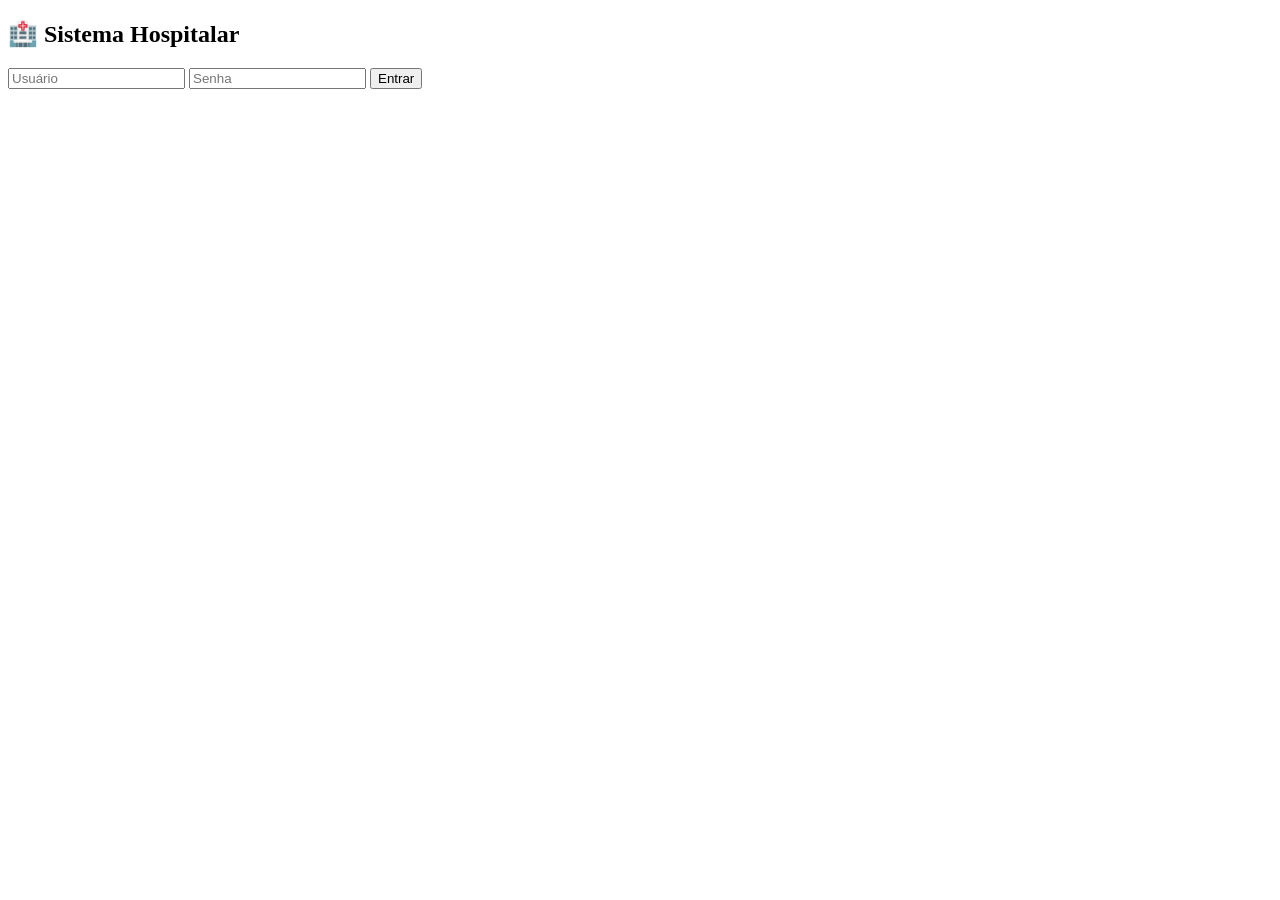
==== frontend/index.html @ 47412a32 "Add files via upload" ====
<!DOCTYPE html>
<html>
<head>
<link rel="stylesheet" href="style.css">
</head>
<body>
<div class="container">
  <h2>🏥 Sistema Hospitalar</h2>
  <input id="usuario" placeholder="Usuário">
  <input id="senha" type="password" placeholder="Senha">
  <button onclick="login()">Entrar</button>
</div>

<script>
function login() {
  fetch("http://localhost:3000/login", {
    method: "POST",
    headers: {"Content-Type": "application/json"},
    body: JSON.stringify({
      usuario: usuario.value,
      senha: senha.value
    })
  })
  .then(r => r.json())
  .then(data => {
    if(data.tipo === "triagem") location.href = "triagem.html";
    if(data.tipo === "medico") location.href = "medico.html";
    if(data.tipo === "atendimento") location.href = "atendimento.html";
  });
}
</script>
</body>
</html>
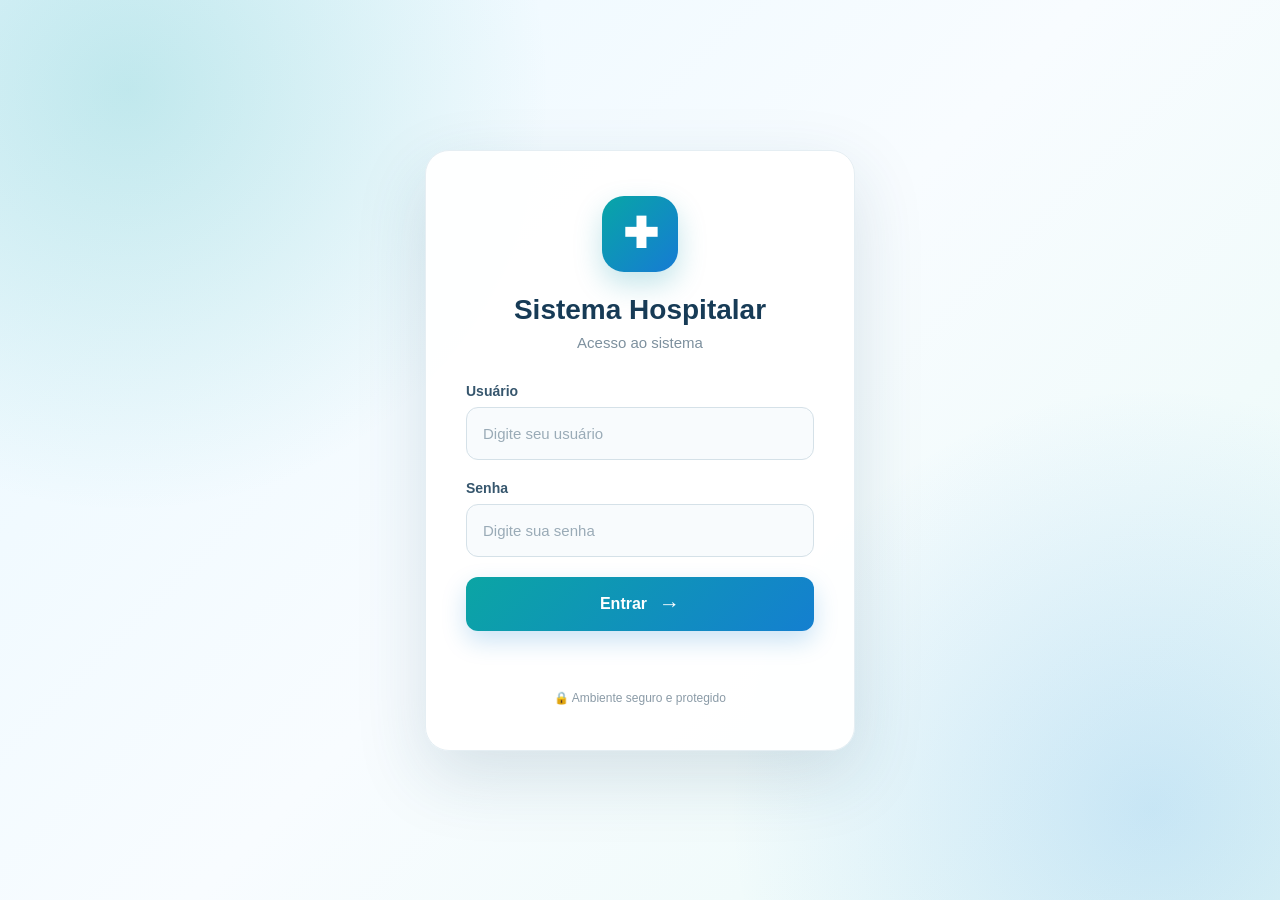
==== commit 8f5162dd: "Update index.html" ====
--- a/frontend/index.html
+++ b/frontend/index.html
@@ -1,33 +1,470 @@
-<!DOCTYPE html>
-<html>
-<head>
-<link rel="stylesheet" href="style.css">
-</head>
-<body>
+<!DOCTYPE html> <html lang="pt-BR"> <head>
+<meta charset="UTF-8">
+
+<meta
+    name="viewport"
+    content="width=device-width, initial-scale=1.0"
+>
+
+<title>Sistema Hospitalar</title>
+
+<style>
+
+    * {
+        margin: 0;
+        padding: 0;
+        box-sizing: border-box;
+    }
+
+    body {
+        min-height: 100vh;
+
+        display: flex;
+        align-items: center;
+        justify-content: center;
+
+        padding: 20px;
+
+        font-family:
+            Arial,
+            Helvetica,
+            sans-serif;
+
+        background:
+            radial-gradient(
+                circle at 10% 10%,
+                rgba(14, 165, 164, 0.20),
+                transparent 30%
+            ),
+            radial-gradient(
+                circle at 90% 90%,
+                rgba(30, 136, 229, 0.18),
+                transparent 30%
+            ),
+            linear-gradient(
+                135deg,
+                #eaf8ff,
+                #f8fcff,
+                #eafaf7
+            );
+    }
+
+    /* CARTÃO */
+
+    .container {
+        width: 100%;
+        max-width: 430px;
+
+        padding: 45px 40px;
+
+        background: rgba(255, 255, 255, 0.96);
+
+        border-radius: 24px;
+
+        border: 1px solid #e5eef3;
+
+        box-shadow:
+            0 25px 70px rgba(25, 75, 100, 0.15);
+
+        text-align: center;
+
+        animation: aparecer 0.5s ease;
+    }
+
+    /* LOGO */
+
+    .logo {
+        width: 76px;
+        height: 76px;
+
+        margin: 0 auto 22px;
+
+        display: flex;
+        align-items: center;
+        justify-content: center;
+
+        border-radius: 22px;
+
+        background:
+            linear-gradient(
+                135deg,
+                #08a6a6,
+                #167bd4
+            );
+
+        color: white;
+
+        font-size: 42px;
+        font-weight: bold;
+
+        box-shadow:
+            0 12px 28px rgba(14, 150, 170, 0.25);
+    }
+
+    /* TÍTULO */
+
+    h1 {
+        color: #173b56;
+
+        font-size: 28px;
+
+        margin-bottom: 8px;
+    }
+
+    .subtitle {
+        color: #7d909e;
+
+        font-size: 15px;
+
+        margin-bottom: 32px;
+    }
+
+    /* CAMPOS */
+
+    .input-box {
+        text-align: left;
+
+        margin-bottom: 20px;
+    }
+
+    .input-box label {
+        display: block;
+
+        margin-bottom: 8px;
+
+        color: #36566d;
+
+        font-size: 14px;
+
+        font-weight: bold;
+    }
+
+    .input-box input {
+        width: 100%;
+
+        height: 53px;
+
+        padding: 0 16px;
+
+        border: 1px solid #d5e1e8;
+
+        border-radius: 12px;
+
+        outline: none;
+
+        background: #f8fbfd;
+
+        color: #173b56;
+
+        font-size: 15px;
+
+        transition: 0.2s;
+    }
+
+    .input-box input::placeholder {
+        color: #9aabb7;
+    }
+
+    .input-box input:focus {
+        background: white;
+
+        border-color: #0da5a4;
+
+        box-shadow:
+            0 0 0 4px
+            rgba(13, 165, 164, 0.12);
+    }
+
+    /* BOTÃO */
+
+    button {
+        width: 100%;
+
+        height: 54px;
+
+        margin-top: 4px;
+
+        border: none;
+
+        border-radius: 12px;
+
+        background:
+            linear-gradient(
+                135deg,
+                #0ba5a4,
+                #147fd0
+            );
+
+        color: white;
+
+        font-size: 16px;
+
+        font-weight: bold;
+
+        cursor: pointer;
+
+        display: flex;
+
+        align-items: center;
+        justify-content: center;
+
+        gap: 12px;
+
+        box-shadow:
+            0 10px 24px
+            rgba(20, 127, 208, 0.22);
+
+        transition:
+            transform 0.2s ease,
+            box-shadow 0.2s ease,
+            filter 0.2s ease;
+    }
+
+    button:hover {
+        transform: translateY(-2px);
+
+        filter: brightness(1.05);
+
+        box-shadow:
+            0 15px 30px
+            rgba(20, 127, 208, 0.28);
+    }
+
+    button:active {
+        transform: translateY(0);
+    }
+
+    .arrow {
+        font-size: 21px;
+
+        transition: 0.2s;
+    }
+
+    button:hover .arrow {
+        transform: translateX(5px);
+    }
+
+    /* MENSAGEM DE ERRO */
+
+    #erro {
+        min-height: 20px;
+
+        margin-top: 15px;
+
+        color: #dc3545;
+
+        font-size: 14px;
+
+        font-weight: bold;
+    }
+
+    /* RODAPÉ */
+
+    .security {
+        margin-top: 25px;
+
+        color: #8b9ba7;
+
+        font-size: 12px;
+    }
+
+    /* ANIMAÇÃO */
+
+    @keyframes aparecer {
+
+        from {
+            opacity: 0;
+
+            transform:
+                translateY(20px);
+        }
+
+        to {
+            opacity: 1;
+
+            transform:
+                translateY(0);
+        }
+
+    }
+
+    /* CELULAR */
+
+    @media (max-width: 480px) {
+
+        body {
+            padding: 15px;
+        }
+
+        .container {
+            padding: 35px 25px;
+
+            border-radius: 20px;
+        }
+
+        .logo {
+            width: 65px;
+            height: 65px;
+
+            font-size: 36px;
+        }
+
+        h1 {
+            font-size: 24px;
+        }
+
+    }
+
+</style>
+
+</head> <body>
 <div class="container">
-  <h2>🏥 Sistema Hospitalar</h2>
-  <input id="usuario" placeholder="Usuário">
-  <input id="senha" type="password" placeholder="Senha">
-  <button onclick="login()">Entrar</button>
+
+    <div class="logo">
+        ✚
+    </div>
+
+    <h1>
+        Sistema Hospitalar
+    </h1>
+
+    <p class="subtitle">
+        Acesso ao sistema
+    </p>
+
+
+    <div class="input-box">
+
+        <label for="usuario">
+            Usuário
+        </label>
+
+        <input
+            id="usuario"
+            type="text"
+            placeholder="Digite seu usuário"
+            autocomplete="username"
+        >
+
+    </div>
+
+
+    <div class="input-box">
+
+        <label for="senha">
+            Senha
+        </label>
+
+        <input
+            id="senha"
+            type="password"
+            placeholder="Digite sua senha"
+            autocomplete="current-password"
+        >
+
+    </div>
+
+
+    <button onclick="login()">
+
+        <span>
+            Entrar
+        </span>
+
+        <span class="arrow">
+            →
+        </span>
+
+    </button>
+
+
+    <p id="erro"></p>
+
+
+    <div class="security">
+        🔒 Ambiente seguro e protegido
+    </div>
+
 </div>
 
+
 <script>
-function login() {
-  fetch("http://localhost:3000/login", {
-    method: "POST",
-    headers: {"Content-Type": "application/json"},
-    body: JSON.stringify({
-      usuario: usuario.value,
-      senha: senha.value
-    })
-  })
-  .then(r => r.json())
-  .then(data => {
-    if(data.tipo === "triagem") location.href = "triagem.html";
-    if(data.tipo === "medico") location.href = "medico.html";
-    if(data.tipo === "atendimento") location.href = "atendimento.html";
-  });
-}
+
+    function login() {
+
+        const usuario =
+            document.getElementById("usuario").value;
+
+        const senha =
+            document.getElementById("senha").value;
+
+        const erro =
+            document.getElementById("erro");
+
+
+        erro.textContent = "";
+
+
+        fetch("/login", {
+
+            method: "POST",
+
+            headers: {
+                "Content-Type": "application/json"
+            },
+
+            body: JSON.stringify({
+
+                usuario: usuario,
+
+                senha: senha
+
+            })
+
+        })
+
+        .then(response => response.json())
+
+        .then(data => {
+
+            if (data.tipo === "triagem") {
+
+                location.href = "triagem.html";
+
+            }
+
+            else if (data.tipo === "medico") {
+
+                location.href = "medico.html";
+
+            }
+
+            else if (data.tipo === "atendimento") {
+
+                location.href = "atendimento.html";
+
+            }
+
+            else {
+
+                erro.textContent =
+                    "Usuário ou senha inválidos.";
+
+            }
+
+        })
+
+        .catch(error => {
+
+            console.error(error);
+
+            erro.textContent =
+                "Erro ao conectar ao servidor.";
+
+        });
+
+    }
+
 </script>
-</body>
-</html>+
+</body> </html>
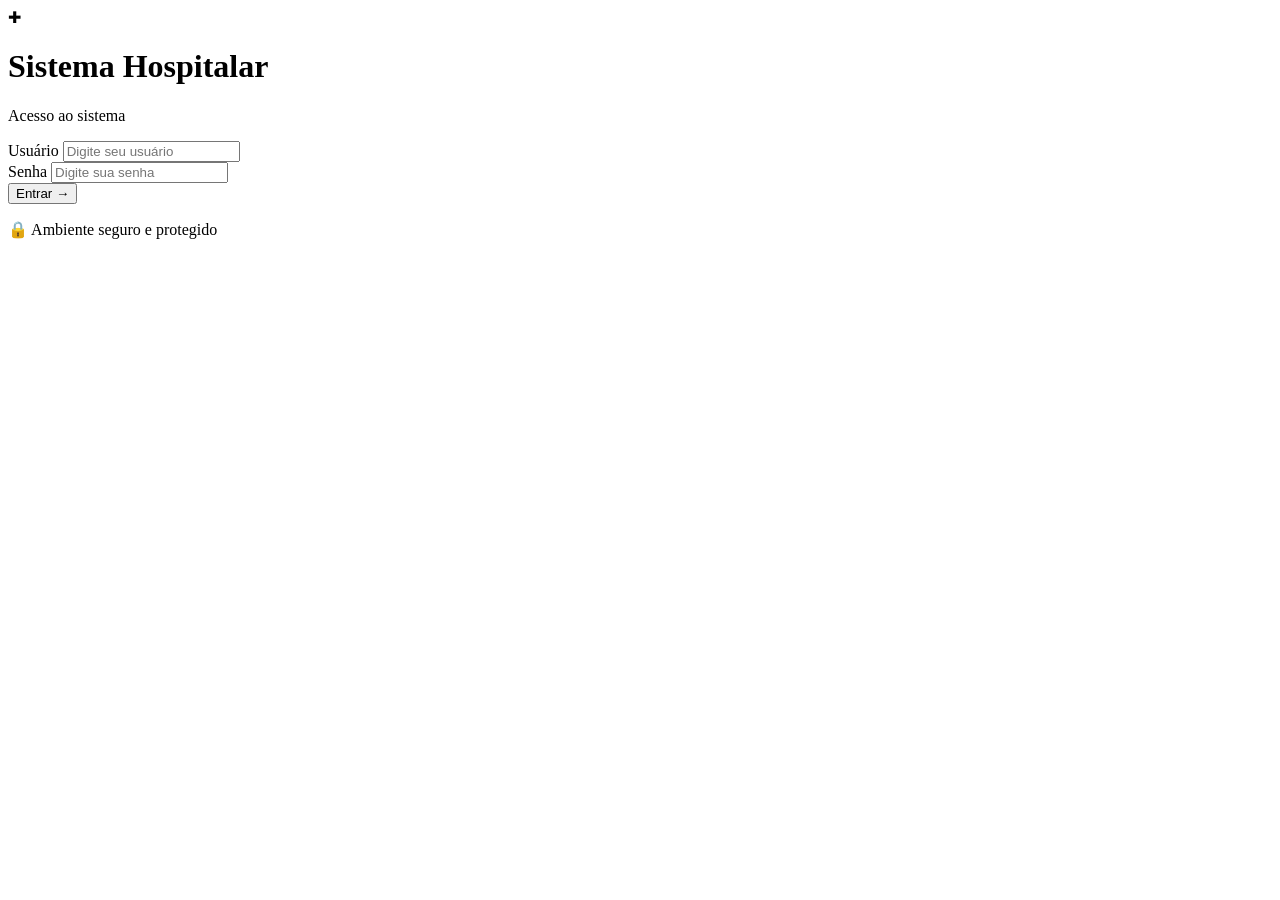
==== commit 77cdb1e4: "Update index.html" ====
--- a/frontend/index.html
+++ b/frontend/index.html
@@ -1,470 +1,159 @@
-<!DOCTYPE html> <html lang="pt-BR"> <head>
-<meta charset="UTF-8">
+<!DOCTYPE html>
+<html lang="pt-BR">
 
-<meta
-    name="viewport"
-    content="width=device-width, initial-scale=1.0"
->
+<head>
+    <meta charset="UTF-8">
 
-<title>Sistema Hospitalar</title>
+    <meta
+        name="viewport"
+        content="width=device-width, initial-scale=1.0"
+    >
 
-<style>
+    <title>Sistema Hospitalar</title>
 
-    * {
-        margin: 0;
-        padding: 0;
-        box-sizing: border-box;
-    }
+    <link rel="stylesheet" href="style.css">
+</head>
 
-    body {
-        min-height: 100vh;
+<body class="login-page">
 
-        display: flex;
-        align-items: center;
-        justify-content: center;
+    <div class="container login-container">
 
-        padding: 20px;
+        <div class="logo">
+            ✚
+        </div>
 
-        font-family:
-            Arial,
-            Helvetica,
-            sans-serif;
+        <h1>
+            Sistema Hospitalar
+        </h1>
 
-        background:
-            radial-gradient(
-                circle at 10% 10%,
-                rgba(14, 165, 164, 0.20),
-                transparent 30%
-            ),
-            radial-gradient(
-                circle at 90% 90%,
-                rgba(30, 136, 229, 0.18),
-                transparent 30%
-            ),
-            linear-gradient(
-                135deg,
-                #eaf8ff,
-                #f8fcff,
-                #eafaf7
-            );
-    }
+        <p class="subtitle">
+            Acesso ao sistema
+        </p>
 
-    /* CARTÃO */
+        <div class="input-box">
 
-    .container {
-        width: 100%;
-        max-width: 430px;
+            <label for="usuario">
+                Usuário
+            </label>
 
-        padding: 45px 40px;
+            <input
+                id="usuario"
+                type="text"
+                placeholder="Digite seu usuário"
+                autocomplete="username"
+            >
 
-        background: rgba(255, 255, 255, 0.96);
+        </div>
 
-        border-radius: 24px;
+        <div class="input-box">
 
-        border: 1px solid #e5eef3;
+            <label for="senha">
+                Senha
+            </label>
 
-        box-shadow:
-            0 25px 70px rgba(25, 75, 100, 0.15);
+            <input
+                id="senha"
+                type="password"
+                placeholder="Digite sua senha"
+                autocomplete="current-password"
+            >
 
-        text-align: center;
+        </div>
 
-        animation: aparecer 0.5s ease;
-    }
+        <button onclick="login()">
 
-    /* LOGO */
+            <span>
+                Entrar
+            </span>
 
-    .logo {
-        width: 76px;
-        height: 76px;
+            <span class="arrow">
+                →
+            </span>
 
-        margin: 0 auto 22px;
+        </button>
 
-        display: flex;
-        align-items: center;
-        justify-content: center;
+        <p id="erro"></p>
 
-        border-radius: 22px;
-
-        background:
-            linear-gradient(
-                135deg,
-                #08a6a6,
-                #167bd4
-            );
-
-        color: white;
-
-        font-size: 42px;
-        font-weight: bold;
-
-        box-shadow:
-            0 12px 28px rgba(14, 150, 170, 0.25);
-    }
-
-    /* TÍTULO */
-
-    h1 {
-        color: #173b56;
-
-        font-size: 28px;
-
-        margin-bottom: 8px;
-    }
-
-    .subtitle {
-        color: #7d909e;
-
-        font-size: 15px;
-
-        margin-bottom: 32px;
-    }
-
-    /* CAMPOS */
-
-    .input-box {
-        text-align: left;
-
-        margin-bottom: 20px;
-    }
-
-    .input-box label {
-        display: block;
-
-        margin-bottom: 8px;
-
-        color: #36566d;
-
-        font-size: 14px;
-
-        font-weight: bold;
-    }
-
-    .input-box input {
-        width: 100%;
-
-        height: 53px;
-
-        padding: 0 16px;
-
-        border: 1px solid #d5e1e8;
-
-        border-radius: 12px;
-
-        outline: none;
-
-        background: #f8fbfd;
-
-        color: #173b56;
-
-        font-size: 15px;
-
-        transition: 0.2s;
-    }
-
-    .input-box input::placeholder {
-        color: #9aabb7;
-    }
-
-    .input-box input:focus {
-        background: white;
-
-        border-color: #0da5a4;
-
-        box-shadow:
-            0 0 0 4px
-            rgba(13, 165, 164, 0.12);
-    }
-
-    /* BOTÃO */
-
-    button {
-        width: 100%;
-
-        height: 54px;
-
-        margin-top: 4px;
-
-        border: none;
-
-        border-radius: 12px;
-
-        background:
-            linear-gradient(
-                135deg,
-                #0ba5a4,
-                #147fd0
-            );
-
-        color: white;
-
-        font-size: 16px;
-
-        font-weight: bold;
-
-        cursor: pointer;
-
-        display: flex;
-
-        align-items: center;
-        justify-content: center;
-
-        gap: 12px;
-
-        box-shadow:
-            0 10px 24px
-            rgba(20, 127, 208, 0.22);
-
-        transition:
-            transform 0.2s ease,
-            box-shadow 0.2s ease,
-            filter 0.2s ease;
-    }
-
-    button:hover {
-        transform: translateY(-2px);
-
-        filter: brightness(1.05);
-
-        box-shadow:
-            0 15px 30px
-            rgba(20, 127, 208, 0.28);
-    }
-
-    button:active {
-        transform: translateY(0);
-    }
-
-    .arrow {
-        font-size: 21px;
-
-        transition: 0.2s;
-    }
-
-    button:hover .arrow {
-        transform: translateX(5px);
-    }
-
-    /* MENSAGEM DE ERRO */
-
-    #erro {
-        min-height: 20px;
-
-        margin-top: 15px;
-
-        color: #dc3545;
-
-        font-size: 14px;
-
-        font-weight: bold;
-    }
-
-    /* RODAPÉ */
-
-    .security {
-        margin-top: 25px;
-
-        color: #8b9ba7;
-
-        font-size: 12px;
-    }
-
-    /* ANIMAÇÃO */
-
-    @keyframes aparecer {
-
-        from {
-            opacity: 0;
-
-            transform:
-                translateY(20px);
-        }
-
-        to {
-            opacity: 1;
-
-            transform:
-                translateY(0);
-        }
-
-    }
-
-    /* CELULAR */
-
-    @media (max-width: 480px) {
-
-        body {
-            padding: 15px;
-        }
-
-        .container {
-            padding: 35px 25px;
-
-            border-radius: 20px;
-        }
-
-        .logo {
-            width: 65px;
-            height: 65px;
-
-            font-size: 36px;
-        }
-
-        h1 {
-            font-size: 24px;
-        }
-
-    }
-
-</style>
-
-</head> <body>
-<div class="container">
-
-    <div class="logo">
-        ✚
-    </div>
-
-    <h1>
-        Sistema Hospitalar
-    </h1>
-
-    <p class="subtitle">
-        Acesso ao sistema
-    </p>
-
-
-    <div class="input-box">
-
-        <label for="usuario">
-            Usuário
-        </label>
-
-        <input
-            id="usuario"
-            type="text"
-            placeholder="Digite seu usuário"
-            autocomplete="username"
-        >
+        <div class="security">
+            🔒 Ambiente seguro e protegido
+        </div>
 
     </div>
 
+    <script>
 
-    <div class="input-box">
+        function login() {
 
-        <label for="senha">
-            Senha
-        </label>
+            const usuario =
+                document.getElementById("usuario").value;
 
-        <input
-            id="senha"
-            type="password"
-            placeholder="Digite sua senha"
-            autocomplete="current-password"
-        >
+            const senha =
+                document.getElementById("senha").value;
 
-    </div>
+            const erro =
+                document.getElementById("erro");
 
+            erro.textContent = "";
 
-    <button onclick="login()">
+            fetch("/login", {
 
-        <span>
-            Entrar
-        </span>
+                method: "POST",
 
-        <span class="arrow">
-            →
-        </span>
+                headers: {
+                    "Content-Type": "application/json"
+                },
 
-    </button>
-
-
-    <p id="erro"></p>
-
-
-    <div class="security">
-        🔒 Ambiente seguro e protegido
-    </div>
-
-</div>
-
-
-<script>
-
-    function login() {
-
-        const usuario =
-            document.getElementById("usuario").value;
-
-        const senha =
-            document.getElementById("senha").value;
-
-        const erro =
-            document.getElementById("erro");
-
-
-        erro.textContent = "";
-
-
-        fetch("/login", {
-
-            method: "POST",
-
-            headers: {
-                "Content-Type": "application/json"
-            },
-
-            body: JSON.stringify({
-
-                usuario: usuario,
-
-                senha: senha
+                body: JSON.stringify({
+                    usuario: usuario,
+                    senha: senha
+                })
 
             })
 
-        })
+            .then(response => response.json())
 
-        .then(response => response.json())
+            .then(data => {
 
-        .then(data => {
+                if (data.tipo === "triagem") {
 
-            if (data.tipo === "triagem") {
+                    location.href = "triagem.html";
 
-                location.href = "triagem.html";
+                }
 
-            }
+                else if (data.tipo === "medico") {
 
-            else if (data.tipo === "medico") {
+                    location.href = "medico.html";
 
-                location.href = "medico.html";
+                }
 
-            }
+                else if (data.tipo === "atendimento") {
 
-            else if (data.tipo === "atendimento") {
+                    location.href = "atendimento.html";
 
-                location.href = "atendimento.html";
+                }
 
-            }
+                else {
 
-            else {
+                    erro.textContent =
+                        "Usuário ou senha inválidos.";
+
+                }
+
+            })
+
+            .catch(error => {
+
+                console.error(error);
 
                 erro.textContent =
-                    "Usuário ou senha inválidos.";
+                    "Erro ao conectar ao servidor.";
 
-            }
+            });
 
-        })
+        }
 
-        .catch(error => {
+    </script>
 
-            console.error(error);
+</body>
 
-            erro.textContent =
-                "Erro ao conectar ao servidor.";
-
-        });
-
-    }
-
-</script>
-
-</body> </html>
+</html>
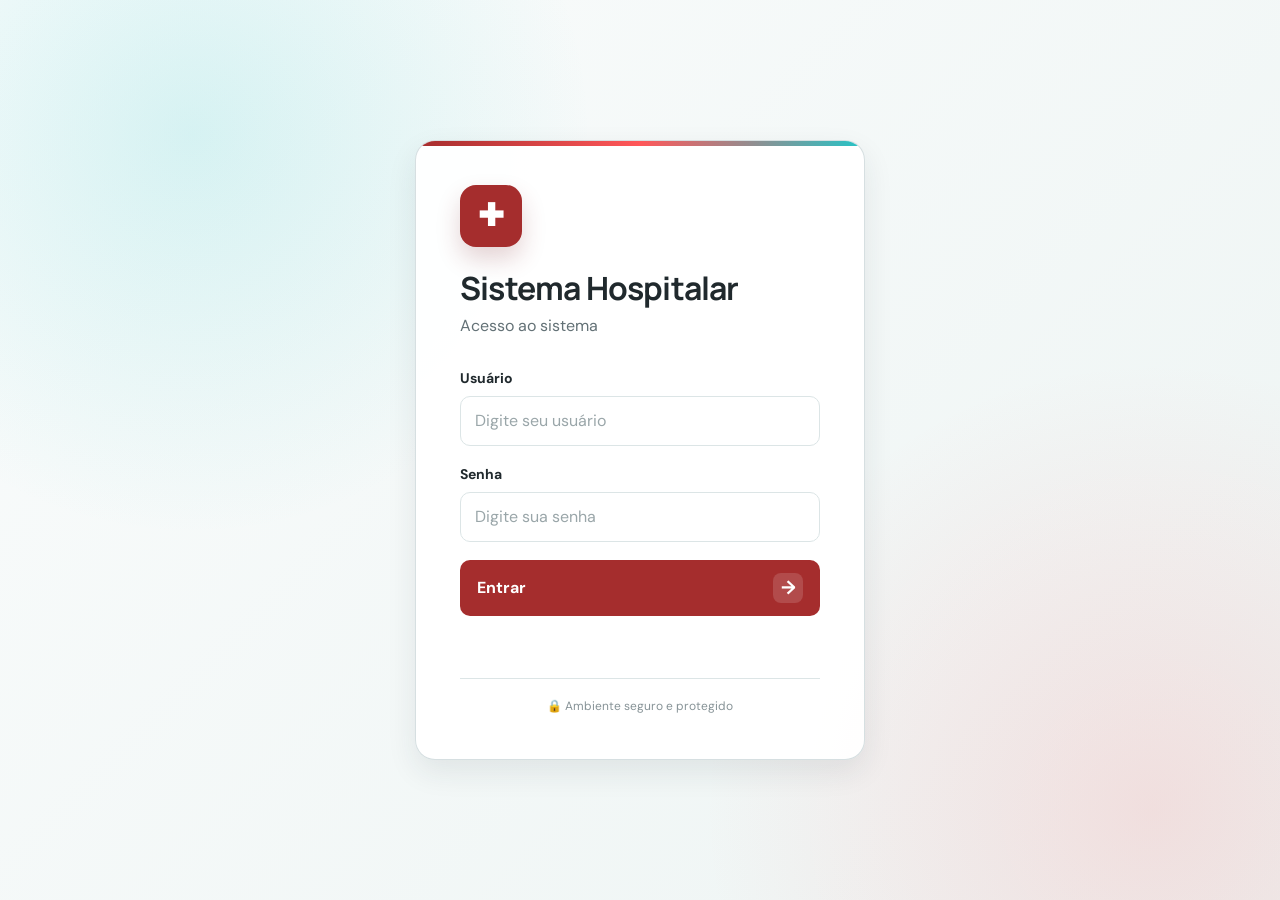
==== commit 39084beb: "Update index.html" ====
--- a/frontend/index.html
+++ b/frontend/index.html
@@ -11,7 +11,7 @@
 
     <title>Sistema Hospitalar</title>
 
-    <link rel="stylesheet" href="style.css">
+<link rel="stylesheet" href="css/style.css">
 </head>
 
 <body class="login-page">
--- a/frontend/css/style.css
+++ b/frontend/css/style.css
@@ -0,0 +1,1316 @@
+@import url('https://fonts.googleapis.com/css2?family=DM+Sans:wght@400;500;600;700&family=Manrope:wght@600;700;800&display=swap');
+
+:root {
+    /* Paleta oficial */
+    --cor-vinho: #a52d2d;
+    --cor-vinho-escuro: #7f2226;
+    --cor-coral: #ff5759;
+    --cor-coral-escuro: #e9474a;
+    --cor-turquesa: #24c4c7;
+    --cor-turquesa-escuro: #168f9d;
+    --cor-agua: #dff8f6;
+    --cor-agua-suave: #effcfb;
+
+    --cor-fundo: #f5f7f8;
+    --cor-fundo-alt: #edf2f3;
+    --cor-superficie: #ffffff;
+    --cor-superficie-soft: #fbfcfc;
+
+    --cor-texto: #20292d;
+    --cor-texto-secundario: #637176;
+    --cor-texto-terciario: #879397;
+    --cor-borda: #dce5e6;
+    --cor-borda-forte: #cbd7d9;
+
+    --cor-verde: #1e9b72;
+    --cor-verde-fundo: #e4f7ef;
+    --cor-amarelo: #b77b08;
+    --cor-amarelo-fundo: #fff4d8;
+    --cor-vermelho-risco: #c9363b;
+    --cor-vermelho-fundo: #fde7e7;
+
+    --sombra-sm: 0 2px 8px rgba(31, 48, 52, .06);
+    --sombra-md: 0 12px 30px rgba(31, 48, 52, .09);
+    --sombra-lg: 0 24px 60px rgba(31, 48, 52, .14);
+
+    --raio-sm: 8px;
+    --raio-md: 14px;
+    --raio-lg: 20px;
+
+    --espaco-1: 4px;
+    --espaco-2: 8px;
+    --espaco-3: 12px;
+    --espaco-4: 16px;
+    --espaco-5: 20px;
+    --espaco-6: 24px;
+    --espaco-7: 32px;
+    --espaco-8: 40px;
+
+    --transicao: 180ms ease;
+    --fonte-corpo: "DM Sans", Arial, sans-serif;
+    --fonte-titulo: "Manrope", "DM Sans", Arial, sans-serif;
+}
+
+/* =========================================================
+   BASE
+   ========================================================= */
+
+* {
+    box-sizing: border-box;
+}
+
+html {
+    min-height: 100%;
+    scroll-behavior: smooth;
+}
+
+body {
+    margin: 0;
+    min-height: 100vh;
+    background:
+        radial-gradient(circle at 8% 0%, rgba(36,196,199,.09), transparent 28rem),
+        linear-gradient(135deg, #f8faf9 0%, var(--cor-fundo) 52%, #f1f5f5 100%);
+    color: var(--cor-texto);
+    font-family: var(--fonte-corpo);
+    line-height: 1.5;
+    -webkit-font-smoothing: antialiased;
+}
+
+button,
+input,
+select,
+textarea {
+    font: inherit;
+}
+
+button {
+    cursor: pointer;
+}
+
+button:disabled {
+    cursor: not-allowed;
+    opacity: .55;
+}
+
+::selection {
+    background: rgba(36,196,199,.25);
+    color: var(--cor-vinho-escuro);
+}
+
+:focus-visible {
+    outline: 3px solid rgba(36,196,199,.32);
+    outline-offset: 2px;
+}
+
+/* =========================================================
+   CONTAINER / TÍTULOS
+   ========================================================= */
+
+.container {
+    width: min(1180px, calc(100% - 40px));
+    margin: 36px auto;
+    padding: 34px;
+    background: rgba(255,255,255,.94);
+    border: 1px solid rgba(203,215,217,.78);
+    border-radius: var(--raio-lg);
+    box-shadow: var(--sombra-md);
+}
+
+h1,
+h2,
+h3 {
+    font-family: var(--fonte-titulo);
+    color: var(--cor-texto);
+    letter-spacing: -.025em;
+}
+
+h1 {
+    margin: 0 0 8px;
+    font-size: clamp(28px, 4vw, 40px);
+    line-height: 1.1;
+}
+
+h2 {
+    margin: 0 0 20px;
+    font-size: clamp(22px, 3vw, 28px);
+}
+
+h3 {
+    margin: 0 0 14px;
+    font-size: 18px;
+}
+
+p {
+    margin: 0 0 12px;
+    color: var(--cor-texto-secundario);
+}
+
+/* =========================================================
+   FORMULÁRIOS
+   ========================================================= */
+
+input,
+select,
+textarea {
+    width: 100%;
+    min-height: 48px;
+    padding: 12px 14px;
+    color: var(--cor-texto);
+    background: var(--cor-superficie);
+    border: 1px solid var(--cor-borda);
+    border-radius: 10px;
+    transition:
+        border-color var(--transicao),
+        box-shadow var(--transicao),
+        background var(--transicao),
+        transform var(--transicao);
+}
+
+input::placeholder,
+textarea::placeholder {
+    color: #9aa6a9;
+}
+
+input:hover,
+select:hover,
+textarea:hover {
+    border-color: var(--cor-borda-forte);
+}
+
+input:focus,
+select:focus,
+textarea:focus {
+    outline: none;
+    border-color: var(--cor-turquesa);
+    box-shadow: 0 0 0 4px rgba(36,196,199,.11);
+    background: #fff;
+}
+
+input[readonly] {
+    background: #f2f6f6;
+    color: #657376;
+    cursor: default;
+}
+
+textarea {
+    min-height: 110px;
+    resize: vertical;
+}
+
+select {
+    appearance: none;
+    padding-right: 42px;
+    background-image:
+        linear-gradient(45deg, transparent 50%, var(--cor-texto-secundario) 50%),
+        linear-gradient(135deg, var(--cor-texto-secundario) 50%, transparent 50%);
+    background-position:
+        calc(100% - 19px) 21px,
+        calc(100% - 14px) 21px;
+    background-size: 5px 5px, 5px 5px;
+    background-repeat: no-repeat;
+}
+
+/* =========================================================
+   BOTÕES
+   ========================================================= */
+
+button {
+    border: 0;
+    border-radius: 10px;
+    padding: 12px 18px;
+    min-height: 46px;
+    color: #fff;
+    background: var(--cor-vinho);
+    font-weight: 700;
+    transition:
+        transform var(--transicao),
+        box-shadow var(--transicao),
+        background var(--transicao);
+}
+
+button:hover {
+    transform: translateY(-1px);
+    background: var(--cor-vinho-escuro);
+    box-shadow: 0 8px 20px rgba(127,34,38,.18);
+}
+
+button:active {
+    transform: translateY(0);
+    box-shadow: none;
+}
+
+/* =========================================================
+   LOGIN
+   ========================================================= */
+
+body.login-page {
+    display: grid;
+    min-height: 100vh;
+    place-items: center;
+    padding: 24px;
+    background:
+        radial-gradient(circle at 15% 15%, rgba(36,196,199,.16), transparent 25rem),
+        radial-gradient(circle at 90% 90%, rgba(255,87,89,.14), transparent 28rem),
+        linear-gradient(135deg, #fafcfc, #edf4f3);
+}
+
+.login-container {
+    position: relative;
+    width: min(450px, 100%);
+    margin: 0;
+    padding: 44px;
+    overflow: hidden;
+}
+
+.login-container::before {
+    content: "";
+    position: absolute;
+    top: 0;
+    left: 0;
+    right: 0;
+    height: 5px;
+    background: linear-gradient(90deg, var(--cor-vinho), var(--cor-coral), var(--cor-turquesa));
+}
+
+.logo {
+    display: grid;
+    width: 62px;
+    height: 62px;
+    margin-bottom: 24px;
+    place-items: center;
+    color: #fff;
+    background: var(--cor-vinho);
+    border-radius: 16px;
+    box-shadow: 0 12px 25px rgba(127,34,38,.2);
+    font-size: 31px;
+    font-weight: 800;
+}
+
+.login-container h1 {
+    font-size: 32px;
+}
+
+.subtitle {
+    margin-bottom: 30px;
+    color: var(--cor-texto-secundario);
+}
+
+.input-box {
+    margin-bottom: 18px;
+}
+
+.input-box label {
+    display: block;
+    margin-bottom: 7px;
+    color: var(--cor-texto);
+    font-size: 14px;
+    font-weight: 700;
+}
+
+.login-container > button {
+    display: flex;
+    width: 100%;
+    align-items: center;
+    justify-content: space-between;
+    margin-top: 10px;
+    padding: 13px 17px;
+    background: var(--cor-vinho);
+}
+
+.login-container > button:hover {
+    background: var(--cor-vinho-escuro);
+}
+
+.arrow {
+    display: grid;
+    width: 30px;
+    height: 30px;
+    place-items: center;
+    border-radius: 8px;
+    background: rgba(255,255,255,.14);
+    font-size: 19px;
+}
+
+#erro {
+    min-height: 24px;
+    margin-top: 14px;
+    color: var(--cor-vermelho-risco);
+    font-size: 14px;
+    font-weight: 600;
+}
+
+.security {
+    margin-top: 24px;
+    padding-top: 18px;
+    border-top: 1px solid var(--cor-borda);
+    color: var(--cor-texto-terciario);
+    text-align: center;
+    font-size: 12px;
+}
+
+/* =========================================================
+   ATENDIMENTO
+   ========================================================= */
+
+body:not(.login-page) > .container:first-child:not(.triagem-container) {
+    position: relative;
+}
+
+.container > input + input,
+.container > input + input + select,
+.container > input + input + select + input {
+    margin-top: 12px;
+}
+
+.container > input[type="file"] {
+    margin-top: 12px;
+    padding: 8px 10px;
+    background: var(--cor-superficie-soft);
+}
+
+.container > input[type="file"]::file-selector-button {
+    margin-right: 12px;
+    padding: 9px 12px;
+    border: 0;
+    border-radius: 8px;
+    color: #fff;
+    background: var(--cor-turquesa-escuro);
+    font-weight: 700;
+    cursor: pointer;
+}
+
+/* =========================================================
+   CARDS
+   ========================================================= */
+
+.card {
+    position: relative;
+    margin: 14px 0;
+    padding: 20px;
+    overflow: hidden;
+    background: var(--cor-superficie);
+    border: 1px solid var(--cor-borda);
+    border-radius: var(--raio-md);
+    box-shadow: var(--sombra-sm);
+    transition:
+        transform var(--transicao),
+        box-shadow var(--transicao),
+        border-color var(--transicao);
+}
+
+.card::before {
+    content: "";
+    position: absolute;
+    inset: 0 auto 0 0;
+    width: 4px;
+    background: var(--cor-turquesa);
+}
+
+.card:hover {
+    transform: translateY(-2px);
+    border-color: rgba(36,196,199,.35);
+    box-shadow: var(--sombra-md);
+}
+
+.card h3 {
+    margin-bottom: 10px;
+}
+
+.card p {
+    margin: 7px 0;
+    font-size: 14px;
+}
+
+.card b {
+    color: var(--cor-texto);
+}
+
+/* =========================================================
+   MEDICAÇÕES
+   ========================================================= */
+
+#listaMedicacoes {
+    display: grid;
+    gap: 14px;
+}
+
+#listaMedicacoes .card {
+    padding-left: 24px;
+}
+
+#listaMedicacoes .card h3 {
+    color: var(--cor-vinho);
+}
+
+/* =========================================================
+   CABEÇALHO DA TRIAGEM / MÉDICO
+   ========================================================= */
+
+.cabecalho,
+.painel-header {
+    display: flex;
+    align-items: center;
+    justify-content: space-between;
+    gap: 24px;
+    margin-bottom: 30px;
+    padding-bottom: 24px;
+    border-bottom: 1px solid var(--cor-borda);
+}
+
+.cabecalho-info {
+    display: flex;
+    align-items: center;
+    gap: 16px;
+}
+
+.icone {
+    display: grid;
+    width: 56px;
+    height: 56px;
+    flex: 0 0 56px;
+    place-items: center;
+    border-radius: 14px;
+    color: #fff;
+    background: var(--cor-vinho);
+    box-shadow: 0 10px 22px rgba(127,34,38,.18);
+    font-size: 27px;
+}
+
+.cabecalho h1 {
+    margin-bottom: 4px;
+}
+
+.cabecalho p {
+    margin: 0;
+    font-size: 14px;
+}
+
+.btn-abrir-tv {
+    white-space: nowrap;
+    background: var(--cor-turquesa-escuro);
+}
+
+.btn-abrir-tv:hover {
+    background: #117f8b;
+}
+
+/* =========================================================
+   TRIAGEM — FILA
+   ========================================================= */
+
+.fila {
+    padding: 24px;
+    background: linear-gradient(135deg, #ffffff, var(--cor-agua-suave));
+    border: 1px solid #cceceb;
+    border-radius: var(--raio-md);
+}
+
+.fila-header {
+    display: flex;
+    align-items: flex-start;
+    justify-content: space-between;
+    gap: 20px;
+    margin-bottom: 18px;
+}
+
+.fila-header h2 {
+    margin: 0;
+    font-size: 21px;
+}
+
+.fila-header p {
+    margin: 0;
+    text-align: right;
+    font-size: 13px;
+}
+
+#fila-pacientes {
+    display: grid;
+    gap: 10px;
+}
+
+.fila-item {
+    display: flex;
+    align-items: center;
+    justify-content: space-between;
+    gap: 18px;
+    padding: 15px 16px;
+    background: #fff;
+    border: 1px solid var(--cor-borda);
+    border-left: 4px solid var(--cor-turquesa);
+    border-radius: 10px;
+    box-shadow: 0 3px 10px rgba(31,48,52,.04);
+}
+
+.paciente-nome {
+    display: block;
+    color: var(--cor-texto);
+    font-weight: 800;
+}
+
+.paciente-detalhes {
+    display: block;
+    margin-top: 3px;
+    color: var(--cor-texto-terciario);
+    font-size: 12px;
+}
+
+.btn-chamar {
+    flex: 0 0 auto;
+    background: var(--cor-coral);
+}
+
+.btn-chamar:hover {
+    background: var(--cor-coral-escuro);
+}
+
+.fila-vazia {
+    padding: 24px;
+    color: var(--cor-texto-secundario);
+    background: #fff;
+    border: 1px dashed var(--cor-borda-forte);
+    border-radius: 10px;
+    text-align: center;
+}
+
+.fila-erro {
+    color: var(--cor-vermelho-risco);
+    background: var(--cor-vermelho-fundo);
+    border-color: #f1bfc0;
+}
+
+.btn-atualizar {
+    margin-top: 16px;
+    color: var(--cor-vinho);
+    background: #fff;
+    border: 1px solid #e0b9ba;
+    box-shadow: none;
+}
+
+.btn-atualizar:hover {
+    color: #fff;
+    background: var(--cor-vinho);
+}
+
+/* =========================================================
+   DIVISOR
+   ========================================================= */
+
+.divisor,
+.container > hr {
+    height: 1px;
+    margin: 32px 0;
+    border: 0;
+    background: var(--cor-borda);
+}
+
+/* =========================================================
+   FORMULÁRIO DE TRIAGEM
+   ========================================================= */
+
+.formulario {
+    padding: 26px;
+    background: #fff;
+    border: 1px solid var(--cor-borda);
+    border-radius: var(--raio-md);
+}
+
+.formulario > h2 {
+    display: flex;
+    align-items: center;
+    gap: 10px;
+    font-size: 22px;
+}
+
+.form-grid {
+    display: grid;
+    grid-template-columns: repeat(2, minmax(0, 1fr));
+    gap: 18px;
+}
+
+.campo {
+    min-width: 0;
+}
+
+.campo-completo {
+    grid-column: 1 / -1;
+}
+
+.campo label,
+.campo-alta label,
+.consultorio-input label {
+    display: block;
+    margin-bottom: 7px;
+    color: var(--cor-texto);
+    font-size: 13px;
+    font-weight: 800;
+}
+
+#resultado {
+    min-height: 0;
+    margin-top: 20px;
+    border-radius: 10px;
+    font-weight: 800;
+    text-align: center;
+    transition: all var(--transicao);
+}
+
+#resultado.verde,
+#resultado.amarelo,
+#resultado.vermelho {
+    min-height: 52px;
+    display: flex;
+    align-items: center;
+    justify-content: center;
+    padding: 13px 16px;
+}
+
+.btn-salvar {
+    width: 100%;
+    margin-top: 18px;
+    background: var(--cor-vinho);
+    font-size: 15px;
+}
+
+/* =========================================================
+   RISCO — CLASSES EXISTENTES
+   ========================================================= */
+
+.verde {
+    color: #147555;
+    background: var(--cor-verde-fundo);
+    border-color: #bde9d7;
+}
+
+.amarelo {
+    color: #895c00;
+    background: var(--cor-amarelo-fundo);
+    border-color: #f1d88f;
+}
+
+.vermelho {
+    color: #a5282d;
+    background: var(--cor-vermelho-fundo);
+    border-color: #f1b8ba;
+}
+
+.card .verde,
+.card .amarelo,
+.card .vermelho {
+    display: inline-flex;
+    align-items: center;
+    min-height: 30px;
+    padding: 5px 10px;
+    border: 1px solid;
+    border-radius: 999px;
+    font-size: 12px;
+    font-weight: 900;
+    letter-spacing: .04em;
+    text-transform: uppercase;
+}
+
+.card .vermelho {
+    border-color: #f1b8ba;
+}
+
+.card .amarelo {
+    border-color: #f1d88f;
+}
+
+.card .verde {
+    border-color: #bde9d7;
+}
+
+/* =========================================================
+   PAINEL MÉDICO
+   ========================================================= */
+
+.painel-titulo {
+    margin: 0;
+}
+
+.consultorio-input {
+    display: grid;
+    grid-template-columns: auto minmax(100px, 180px) 1fr;
+    align-items: center;
+    gap: 12px;
+    margin-bottom: 24px;
+    padding: 16px 18px;
+    background: var(--cor-agua-suave);
+    border: 1px solid #c9eceb;
+    border-radius: 12px;
+}
+
+.consultorio-input label {
+    margin: 0;
+}
+
+.consultorio-input input {
+    min-height: 42px;
+}
+
+.consultorio-info {
+    color: var(--cor-texto-secundario);
+    font-size: 12px;
+}
+
+#triagens {
+    display: grid;
+    gap: 14px;
+}
+
+.acoes-paciente {
+    display: flex;
+    flex-wrap: wrap;
+    gap: 9px;
+    margin-top: 16px;
+    padding-top: 15px;
+    border-top: 1px solid var(--cor-borda);
+}
+
+.acoes-paciente button {
+    min-height: 40px;
+    padding: 9px 13px;
+    font-size: 13px;
+}
+
+.acoes-paciente .btn-tv {
+    background: var(--cor-turquesa-escuro);
+}
+
+.acoes-paciente .btn-tv:hover {
+    background: #117f8b;
+}
+
+.acoes-paciente .btn-alta {
+    background: var(--cor-coral);
+}
+
+.acoes-paciente .btn-alta:hover {
+    background: var(--cor-coral-escuro);
+}
+
+.container > h3 {
+    margin-top: 0;
+}
+
+#paciente {
+    margin-bottom: 12px;
+}
+
+#diagnostico,
+#medicacao,
+#obs {
+    margin-top: 12px;
+}
+
+.container > #obs {
+    display: block;
+}
+
+.container > button[onclick="salvar()"] {
+    margin-top: 14px;
+}
+
+/* =========================================================
+   MODAL DE ALTA
+   ========================================================= */
+
+.modal-alta {
+    position: fixed;
+    inset: 0;
+    z-index: 1000;
+    display: none;
+    align-items: center;
+    justify-content: center;
+    padding: 24px;
+    background: rgba(31,41,45,.62);
+    backdrop-filter: blur(6px);
+}
+
+.caixa-alta {
+    width: min(620px, 100%);
+    max-height: calc(100vh - 48px);
+    overflow-y: auto;
+    padding: 30px;
+    background: #fff;
+    border: 1px solid rgba(255,255,255,.65);
+    border-radius: 18px;
+    box-shadow: var(--sombra-lg);
+}
+
+.caixa-alta h2 {
+    margin-bottom: 26px;
+    color: var(--cor-vinho);
+}
+
+.campo-alta {
+    margin-bottom: 16px;
+}
+
+.botoes-alta {
+    display: flex;
+    justify-content: flex-end;
+    gap: 10px;
+    margin-top: 24px;
+    padding-top: 20px;
+    border-top: 1px solid var(--cor-borda);
+}
+
+.btn-gerar-alta {
+    background: var(--cor-vinho);
+}
+
+.btn-cancelar-alta {
+    color: var(--cor-texto);
+    background: #eef2f2;
+}
+
+.btn-cancelar-alta:hover {
+    color: var(--cor-texto);
+    background: #e2e9e9;
+    box-shadow: none;
+}
+
+/* =========================================================
+   DOCUMENTO DE ALTA / IMPRESSÃO
+   ========================================================= */
+
+#documentoAlta {
+    display: none;
+}
+
+.cabecalho-pdf {
+    margin-bottom: 28px;
+    padding-bottom: 18px;
+    border-bottom: 2px solid var(--cor-vinho);
+}
+
+.cabecalho-pdf h1 {
+    color: var(--cor-vinho);
+    font-size: 28px;
+}
+
+.assinatura-pdf {
+    margin-top: 70px;
+    text-align: center;
+}
+
+/* =========================================================
+   TV — PAINEL DIGITAL
+   Importante: estes estilos ficam isolados em .tv-container
+   para não contaminar o body das outras páginas.
+   ========================================================= */
+
+body:has(.tv-container) {
+    min-height: 100vh;
+    overflow: hidden;
+    background: #11191c;
+}
+
+.tv-container {
+    --tv-bg: #101a1d;
+    --tv-surface: #172327;
+    --tv-surface-2: #1d2d31;
+    --tv-border: rgba(255,255,255,.10);
+    --tv-muted: #aab9bc;
+    --tv-white: #f8ffff;
+
+    display: grid;
+    grid-template-columns: minmax(240px, 27%) 1fr;
+    gap: 18px;
+    width: 100vw;
+    min-height: 100vh;
+    padding: 18px;
+    color: var(--tv-white);
+    background:
+        radial-gradient(circle at 80% 20%, rgba(36,196,199,.14), transparent 30rem),
+        radial-gradient(circle at 5% 90%, rgba(165,45,45,.16), transparent 28rem),
+        var(--tv-bg);
+}
+
+.tv-container .left-panel,
+.tv-container .right-panel {
+    display: flex;
+    min-width: 0;
+    flex-direction: column;
+    gap: 18px;
+}
+
+.tv-container .box {
+    border: 1px solid var(--tv-border);
+    border-radius: 16px;
+    background: linear-gradient(145deg, rgba(29,45,49,.96), rgba(19,31,34,.96));
+    box-shadow: 0 20px 45px rgba(0,0,0,.20);
+}
+
+.tv-container .box-title {
+    color: var(--tv-muted);
+    font-size: clamp(12px, 1.2vw, 17px);
+    font-weight: 800;
+    letter-spacing: .12em;
+    text-transform: uppercase;
+}
+
+.local-box {
+    position: relative;
+    min-height: 290px;
+    padding: clamp(24px, 3vw, 42px);
+    overflow: hidden;
+}
+
+.local-box::after {
+    content: "";
+    position: absolute;
+    right: -70px;
+    bottom: -90px;
+    width: 220px;
+    height: 220px;
+    border: 1px solid rgba(36,196,199,.18);
+    border-radius: 50%;
+    box-shadow:
+        0 0 0 35px rgba(36,196,199,.04),
+        0 0 0 70px rgba(36,196,199,.025);
+}
+
+.local-number {
+    position: relative;
+    z-index: 1;
+    margin: 10px 0;
+    color: var(--cor-turquesa);
+    font-family: var(--fonte-titulo);
+    font-size: clamp(80px, 12vw, 180px);
+    font-weight: 800;
+    line-height: .9;
+    letter-spacing: -.08em;
+}
+
+.local-type {
+    position: relative;
+    z-index: 1;
+    color: var(--tv-muted);
+    font-size: clamp(10px, 1vw, 14px);
+    font-weight: 700;
+    letter-spacing: .16em;
+}
+
+.history-box {
+    flex: 1;
+    min-height: 0;
+    padding: clamp(20px, 2.5vw, 34px);
+}
+
+#history-list {
+    display: grid;
+    gap: 8px;
+    margin: 18px 0 0;
+    padding: 0;
+    list-style: none;
+}
+
+#history-list li {
+    padding: 13px 14px;
+    overflow: hidden;
+    color: #d8e4e5;
+    background: rgba(255,255,255,.045);
+    border-left: 3px solid rgba(36,196,199,.55);
+    border-radius: 7px;
+    font-size: clamp(12px, 1.2vw, 17px);
+    font-weight: 600;
+    text-overflow: ellipsis;
+    white-space: nowrap;
+}
+
+.patient-box {
+    position: relative;
+    display: flex;
+    min-height: 58vh;
+    flex: 1;
+    flex-direction: column;
+    justify-content: center;
+    padding: clamp(30px, 5vw, 70px);
+    overflow: hidden;
+    border-color: rgba(36,196,199,.16) !important;
+}
+
+.patient-box::before {
+    content: "";
+    position: absolute;
+    inset: 0;
+    background:
+        linear-gradient(90deg, transparent 0 70%, rgba(36,196,199,.035) 70%),
+        linear-gradient(0deg, transparent 0 70%, rgba(255,87,89,.035) 70%);
+    pointer-events: none;
+}
+
+.patient-name {
+    position: relative;
+    z-index: 1;
+    max-width: 100%;
+    margin-top: 20px;
+    color: var(--tv-white);
+    font-family: var(--fonte-titulo);
+    font-size: clamp(48px, 8vw, 130px);
+    font-weight: 800;
+    line-height: .98;
+    letter-spacing: -.055em;
+    overflow-wrap: anywhere;
+}
+
+.logo-box {
+    display: flex;
+    align-items: center;
+    gap: 16px;
+    padding: 20px 24px;
+}
+
+.logo-icon {
+    display: grid;
+    width: 48px;
+    height: 48px;
+    flex: 0 0 48px;
+    place-items: center;
+    color: #fff;
+    background: var(--cor-vinho);
+    border-radius: 12px;
+    font-size: 23px;
+}
+
+.logo-text {
+    color: #f4ffff;
+    font-family: var(--fonte-titulo);
+    font-size: clamp(15px, 1.5vw, 23px);
+    font-weight: 800;
+}
+
+.logo-subtitle {
+    margin-top: 2px;
+    color: var(--tv-muted);
+    font-size: clamp(10px, .9vw, 13px);
+}
+
+.tv-container .patient-box.flash {
+    animation: chamadaNova 650ms ease-out;
+}
+
+@keyframes chamadaNova {
+    0% {
+        transform: scale(.992);
+        box-shadow: 0 0 0 rgba(36,196,199,0);
+        border-color: rgba(36,196,199,.16);
+    }
+    30% {
+        transform: scale(1.004);
+        box-shadow: 0 0 0 5px rgba(36,196,199,.10), 0 0 45px rgba(36,196,199,.20);
+        border-color: rgba(36,196,199,.65);
+    }
+    100% {
+        transform: scale(1);
+        box-shadow: 0 20px 45px rgba(0,0,0,.20);
+        border-color: rgba(36,196,199,.16);
+    }
+}
+
+/* =========================================================
+   RESPONSIVIDADE
+   ========================================================= */
+
+@media (max-width: 850px) {
+    .container {
+        width: min(100% - 24px, 720px);
+        margin: 18px auto;
+        padding: 22px;
+        border-radius: 16px;
+    }
+
+    .cabecalho,
+    .painel-header {
+        align-items: flex-start;
+        flex-direction: column;
+    }
+
+    .btn-abrir-tv {
+        width: 100%;
+    }
+
+    .form-grid {
+        grid-template-columns: 1fr;
+    }
+
+    .campo-completo {
+        grid-column: auto;
+    }
+
+    .consultorio-input {
+        grid-template-columns: 1fr;
+    }
+
+    .fila-header {
+        flex-direction: column;
+    }
+
+    .fila-header p {
+        text-align: left;
+    }
+
+    .fila-item {
+        align-items: flex-start;
+        flex-direction: column;
+    }
+
+    .btn-chamar {
+        width: 100%;
+    }
+}
+
+@media (max-width: 600px) {
+    body {
+        font-size: 14px;
+    }
+
+    .container {
+        width: calc(100% - 16px);
+        margin: 8px auto;
+        padding: 16px;
+        border-radius: 14px;
+    }
+
+    .login-container {
+        padding: 30px 22px;
+    }
+
+    .cabecalho-info {
+        align-items: flex-start;
+    }
+
+    .icone {
+        width: 48px;
+        height: 48px;
+        flex-basis: 48px;
+        font-size: 22px;
+    }
+
+    .fila,
+    .formulario {
+        padding: 17px;
+    }
+
+    .acoes-paciente {
+        flex-direction: column;
+    }
+
+    .acoes-paciente button {
+        width: 100%;
+    }
+
+    .botoes-alta {
+        flex-direction: column;
+    }
+
+    .botoes-alta button {
+        width: 100%;
+    }
+
+    .modal-alta {
+        padding: 10px;
+    }
+
+    .caixa-alta {
+        max-height: calc(100vh - 20px);
+        padding: 20px;
+        border-radius: 14px;
+    }
+
+    /* TV vertical/mobile */
+    body:has(.tv-container) {
+        overflow: auto;
+    }
+
+    .tv-container {
+        grid-template-columns: 1fr;
+        min-height: 100vh;
+        padding: 10px;
+    }
+
+    .tv-container .left-panel,
+    .tv-container .right-panel {
+        gap: 10px;
+    }
+
+    .local-box {
+        min-height: 180px;
+    }
+
+    .local-number {
+        font-size: clamp(64px, 24vw, 110px);
+    }
+
+    .patient-box {
+        min-height: 45vh;
+    }
+
+    .patient-name {
+        font-size: clamp(40px, 13vw, 76px);
+    }
+
+    .logo-box {
+        padding: 16px;
+    }
+}
+
+/* =========================================================
+   ACESSIBILIDADE / REDUÇÃO DE MOVIMENTO
+   ========================================================= */
+
+@media (prefers-reduced-motion: reduce) {
+    html {
+        scroll-behavior: auto;
+    }
+
+    *,
+    *::before,
+    *::after {
+        animation-duration: .01ms !important;
+        animation-iteration-count: 1 !important;
+        transition-duration: .01ms !important;
+    }
+}
+
+/* =========================================================
+   IMPRESSÃO — DOCUMENTO DE ALTA
+   ========================================================= */
+
+@media print {
+    @page {
+        size: A4;
+        margin: 18mm;
+    }
+
+    body {
+        background: #fff !important;
+    }
+
+    body > * {
+        display: none !important;
+    }
+
+    body > #documentoAlta {
+        display: block !important;
+        width: 100%;
+        margin: 0;
+        padding: 0;
+        color: #111;
+        background: #fff;
+        border: 0;
+        box-shadow: none;
+    }
+
+    #documentoAlta p,
+    #documentoAlta span {
+        color: #111;
+    }
+
+    .cabecalho-pdf h1 {
+        color: #7f2226;
+    }
+}
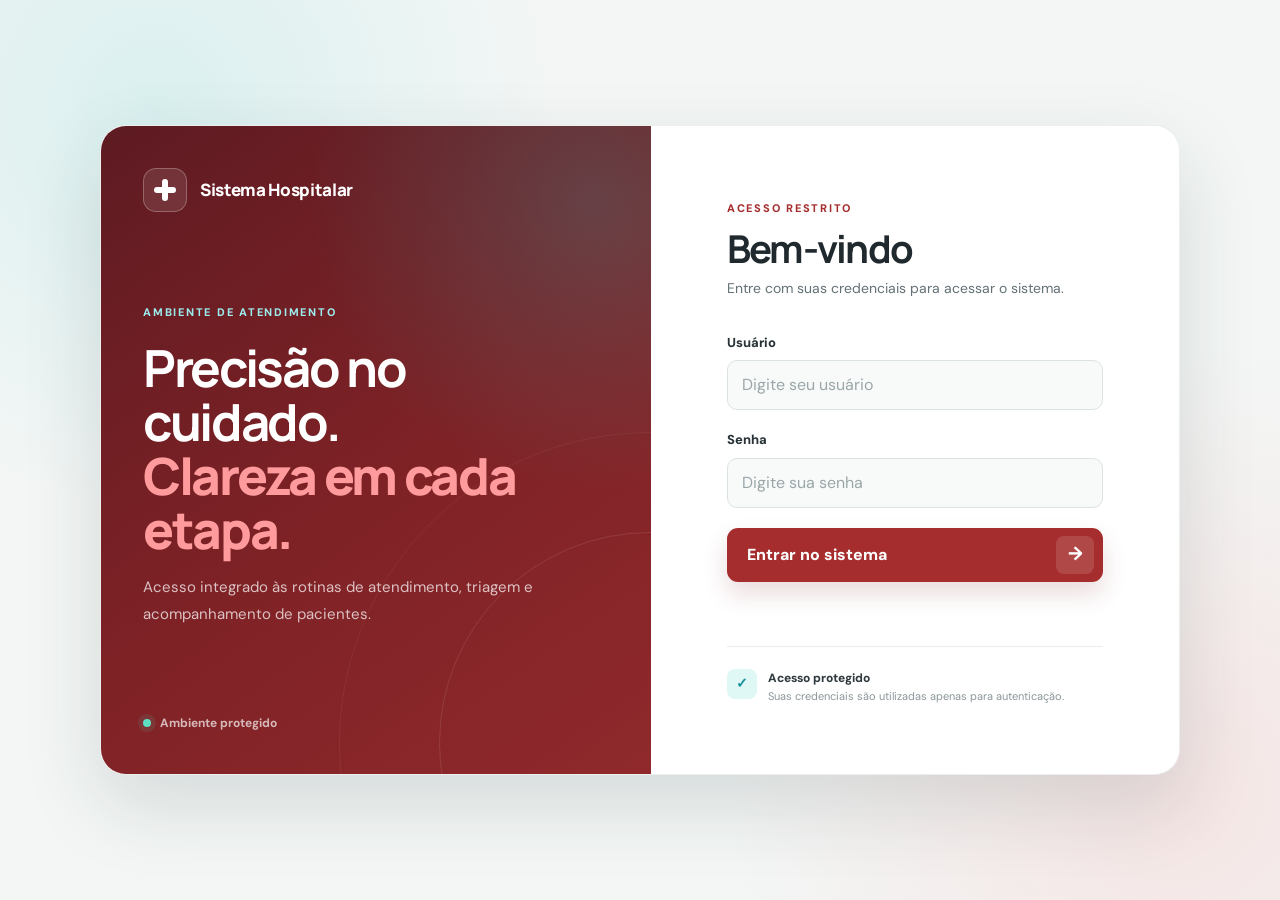
==== commit 50a4b9fe: "Update index.html" ====
--- a/frontend/index.html
+++ b/frontend/index.html
@@ -1,159 +1,147 @@
 <!DOCTYPE html>
 <html lang="pt-BR">
-
 <head>
     <meta charset="UTF-8">
-
-    <meta
-        name="viewport"
-        content="width=device-width, initial-scale=1.0"
-    >
-
+    <meta name="viewport" content="width=device-width, initial-scale=1.0">
+    <meta name="theme-color" content="#741f28">
     <title>Sistema Hospitalar</title>
-
-<link rel="stylesheet" href="css/style.css">
+    <link rel="stylesheet" href="css/style.css">
 </head>
 
 <body class="login-page">
 
-    <div class="container login-container">
+<main class="login-shell">
 
-        <div class="logo">
-            ✚
+    <section class="login-visual" aria-label="Identidade do sistema">
+        <div class="visual-brand">
+            <div class="visual-mark" aria-hidden="true">
+                <span></span>
+                <span></span>
+            </div>
+            <span class="visual-brand-name">Sistema Hospitalar</span>
         </div>
 
-        <h1>
-            Sistema Hospitalar
-        </h1>
-
-        <p class="subtitle">
-            Acesso ao sistema
-        </p>
-
-        <div class="input-box">
-
-            <label for="usuario">
-                Usuário
-            </label>
-
-            <input
-                id="usuario"
-                type="text"
-                placeholder="Digite seu usuário"
-                autocomplete="username"
-            >
-
+        <div class="visual-content">
+            <span class="visual-kicker">AMBIENTE DE ATENDIMENTO</span>
+            <h1>Precisão no cuidado.<br><strong>Clareza em cada etapa.</strong></h1>
+            <p>
+                Acesso integrado às rotinas de atendimento, triagem e acompanhamento de pacientes.
+            </p>
         </div>
 
-        <div class="input-box">
+        <div class="visual-footer">
+            <span class="status-dot" aria-hidden="true"></span>
+            <span>Ambiente protegido</span>
+        </div>
+    </section>
 
-            <label for="senha">
-                Senha
-            </label>
-
-            <input
-                id="senha"
-                type="password"
-                placeholder="Digite sua senha"
-                autocomplete="current-password"
-            >
-
+    <section class="login-panel" aria-labelledby="login-title">
+        <div class="login-heading">
+            <span class="eyebrow">ACESSO RESTRITO</span>
+            <h2 id="login-title">Bem-vindo</h2>
+            <p>Entre com suas credenciais para acessar o sistema.</p>
         </div>
 
-        <button onclick="login()">
+        <div class="login-form">
+            <div class="input-box">
+                <label for="usuario">Usuário</label>
+                <input
+                    id="usuario"
+                    type="text"
+                    placeholder="Digite seu usuário"
+                    autocomplete="username"
+                >
+            </div>
 
-            <span>
-                Entrar
-            </span>
+            <div class="input-box">
+                <div class="field-heading">
+                    <label for="senha">Senha</label>
+                </div>
+                <input
+                    id="senha"
+                    type="password"
+                    placeholder="Digite sua senha"
+                    autocomplete="current-password"
+                >
+            </div>
 
-            <span class="arrow">
-                →
-            </span>
+            <button class="login-submit" type="button" onclick="login()">
+                <span>Entrar no sistema</span>
+                <span class="login-arrow" aria-hidden="true">→</span>
+            </button>
 
-        </button>
-
-        <p id="erro"></p>
-
-        <div class="security">
-            🔒 Ambiente seguro e protegido
+            <p id="erro" role="alert" aria-live="polite"></p>
         </div>
 
-    </div>
+        <div class="login-security">
+            <div class="security-icon" aria-hidden="true">✓</div>
+            <div>
+                <strong>Acesso protegido</strong>
+                <span>Suas credenciais são utilizadas apenas para autenticação.</span>
+            </div>
+        </div>
+    </section>
 
-    <script>
+</main>
 
-        function login() {
+<script>
+    function login() {
+        const usuario = document.getElementById("usuario").value;
+        const senha = document.getElementById("senha").value;
+        const erro = document.getElementById("erro");
+        const botao = document.querySelector(".login-submit");
 
-            const usuario =
-                document.getElementById("usuario").value;
+        erro.textContent = "";
 
-            const senha =
-                document.getElementById("senha").value;
-
-            const erro =
-                document.getElementById("erro");
-
-            erro.textContent = "";
-
-            fetch("/login", {
-
-                method: "POST",
-
-                headers: {
-                    "Content-Type": "application/json"
-                },
-
-                body: JSON.stringify({
-                    usuario: usuario,
-                    senha: senha
-                })
-
-            })
-
-            .then(response => response.json())
-
-            .then(data => {
-
-                if (data.tipo === "triagem") {
-
-                    location.href = "triagem.html";
-
-                }
-
-                else if (data.tipo === "medico") {
-
-                    location.href = "medico.html";
-
-                }
-
-                else if (data.tipo === "atendimento") {
-
-                    location.href = "atendimento.html";
-
-                }
-
-                else {
-
-                    erro.textContent =
-                        "Usuário ou senha inválidos.";
-
-                }
-
-            })
-
-            .catch(error => {
-
-                console.error(error);
-
-                erro.textContent =
-                    "Erro ao conectar ao servidor.";
-
-            });
-
+        if (!usuario.trim() || !senha.trim()) {
+            erro.textContent = "Informe seu usuário e sua senha.";
+            return;
         }
 
-    </script>
+        botao.disabled = true;
+        botao.classList.add("is-loading");
+
+        fetch("/login", {
+            method: "POST",
+            headers: {
+                "Content-Type": "application/json"
+            },
+            body: JSON.stringify({
+                usuario: usuario,
+                senha: senha
+            })
+        })
+        .then(response => response.json())
+        .then(data => {
+            if (data.tipo === "triagem") {
+                location.href = "triagem.html";
+            }
+            else if (data.tipo === "medico") {
+                location.href = "medico.html";
+            }
+            else if (data.tipo === "atendimento") {
+                location.href = "atendimento.html";
+            }
+            else {
+                erro.textContent = "Usuário ou senha inválidos.";
+            }
+        })
+        .catch(error => {
+            console.error(error);
+            erro.textContent = "Erro ao conectar ao servidor.";
+        })
+        .finally(() => {
+            botao.disabled = false;
+            botao.classList.remove("is-loading");
+        });
+    }
+
+    document.getElementById("senha").addEventListener("keydown", function(event) {
+        if (event.key === "Enter") {
+            login();
+        }
+    });
+</script>
 
 </body>
-
 </html>
--- a/frontend/css/style.css
+++ b/frontend/css/style.css
@@ -1,3 +1,5 @@
+
+
 @import url('https://fonts.googleapis.com/css2?family=DM+Sans:wght@400;500;600;700&family=Manrope:wght@600;700;800&display=swap');
 
 :root {
@@ -1314,3 +1316,414 @@
         color: #7f2226;
     }
 }
+
+/* =========================================================
+   LOGIN — REFINAMENTO FINAL
+   ========================================================= */
+
+body.login-page {
+    min-height: 100svh;
+    display: grid;
+    place-items: center;
+    padding: 24px;
+    overflow-x: hidden;
+    background:
+        radial-gradient(circle at 12% 12%, rgba(36,196,199,.12), transparent 25rem),
+        radial-gradient(circle at 92% 88%, rgba(255,87,89,.11), transparent 28rem),
+        #f3f6f5;
+}
+
+.login-shell {
+    width: min(1080px, 100%);
+    min-height: 650px;
+    display: grid;
+    grid-template-columns: minmax(0, 1.02fr) minmax(390px, .98fr);
+    overflow: hidden;
+    border: 1px solid rgba(32,41,45,.08);
+    border-radius: 26px;
+    background: #fff;
+    box-shadow: 0 30px 80px rgba(31,48,52,.14);
+}
+
+.login-visual {
+    position: relative;
+    display: flex;
+    flex-direction: column;
+    justify-content: space-between;
+    min-width: 0;
+    padding: 42px;
+    color: #fff;
+    overflow: hidden;
+    background:
+        radial-gradient(circle at 90% 12%, rgba(36,196,199,.20), transparent 18rem),
+        linear-gradient(145deg, #5e1b22 0%, #7f2226 55%, #8f292c 100%);
+}
+
+.login-visual::before,
+.login-visual::after {
+    content: "";
+    position: absolute;
+    border: 1px solid rgba(255,255,255,.10);
+    border-radius: 50%;
+    pointer-events: none;
+}
+
+.login-visual::before {
+    width: 420px;
+    height: 420px;
+    right: -210px;
+    bottom: -180px;
+}
+
+.login-visual::after {
+    width: 620px;
+    height: 620px;
+    right: -310px;
+    bottom: -280px;
+    opacity: .55;
+}
+
+.visual-brand,
+.visual-content,
+.visual-footer {
+    position: relative;
+    z-index: 1;
+}
+
+.visual-brand {
+    display: flex;
+    align-items: center;
+    gap: 13px;
+}
+
+.visual-mark {
+    position: relative;
+    width: 44px;
+    height: 44px;
+    display: grid;
+    place-items: center;
+    border: 1px solid rgba(255,255,255,.25);
+    border-radius: 13px;
+    background: rgba(255,255,255,.10);
+    backdrop-filter: blur(8px);
+}
+
+.visual-mark span {
+    position: absolute;
+    display: block;
+    width: 22px;
+    height: 6px;
+    border-radius: 3px;
+    background: #fff;
+}
+
+.visual-mark span:last-child {
+    transform: rotate(90deg);
+}
+
+.visual-brand-name {
+    font-family: var(--fonte-titulo);
+    font-size: 17px;
+    font-weight: 800;
+    letter-spacing: -.02em;
+}
+
+.visual-content {
+    max-width: 510px;
+    margin: auto 0;
+    padding: 70px 0;
+}
+
+.visual-kicker,
+.eyebrow {
+    display: inline-flex;
+    align-items: center;
+    gap: 8px;
+    font-size: 11px;
+    font-weight: 800;
+    letter-spacing: .16em;
+    text-transform: uppercase;
+}
+
+.visual-kicker {
+    color: #9cebed;
+}
+
+.visual-content h1 {
+    margin: 18px 0 18px;
+    color: #fff;
+    font-family: var(--fonte-titulo);
+    font-size: clamp(36px, 4vw, 54px);
+    line-height: 1.05;
+    letter-spacing: -.045em;
+}
+
+.visual-content h1 strong {
+    color: #ff9b9d;
+    font-weight: 800;
+}
+
+.visual-content p {
+    max-width: 440px;
+    margin: 0;
+    color: rgba(255,255,255,.72);
+    font-size: 15px;
+    line-height: 1.75;
+}
+
+.visual-footer {
+    display: flex;
+    align-items: center;
+    gap: 9px;
+    color: rgba(255,255,255,.68);
+    font-size: 12px;
+    font-weight: 700;
+}
+
+.status-dot {
+    width: 8px;
+    height: 8px;
+    border-radius: 50%;
+    background: #5de0c1;
+    box-shadow: 0 0 0 5px rgba(93,224,193,.10);
+}
+
+.login-panel {
+    display: flex;
+    flex-direction: column;
+    justify-content: center;
+    padding: 62px clamp(32px, 6vw, 76px);
+    background: #fff;
+}
+
+.login-heading {
+    margin-bottom: 34px;
+}
+
+.login-heading .eyebrow {
+    color: var(--cor-vinho);
+}
+
+.login-heading h2 {
+    margin: 10px 0 8px;
+    color: #20292d;
+    font-family: var(--fonte-titulo);
+    font-size: clamp(30px, 3vw, 40px);
+    line-height: 1.05;
+    letter-spacing: -.045em;
+}
+
+.login-heading p {
+    max-width: 370px;
+    margin: 0;
+    color: var(--cor-texto-secundario);
+    font-size: 14px;
+}
+
+.login-form .input-box {
+    margin-bottom: 20px;
+}
+
+.login-form .input-box label {
+    display: block;
+    margin-bottom: 8px;
+    color: #273337;
+    font-size: 13px;
+    font-weight: 800;
+}
+
+.field-heading {
+    display: flex;
+    justify-content: space-between;
+}
+
+.login-form input {
+    margin: 0;
+    min-height: 50px;
+    border-radius: 10px;
+    background: #f8faf9;
+    border-color: #dbe3e2;
+}
+
+.login-form input:focus {
+    border-color: var(--cor-vinho);
+    box-shadow: 0 0 0 4px rgba(165,45,45,.10);
+}
+
+.login-submit {
+    position: relative;
+    display: flex;
+    align-items: center;
+    justify-content: space-between;
+    width: 100%;
+    min-height: 54px;
+    margin-top: 7px;
+    padding: 7px 9px 7px 20px;
+    border: 0;
+    border-radius: 11px;
+    color: #fff;
+    background: var(--cor-vinho);
+    box-shadow: 0 12px 24px rgba(127,34,38,.16);
+    font-weight: 800;
+    transition: transform 180ms ease, background 180ms ease, box-shadow 180ms ease;
+}
+
+.login-submit:hover {
+    transform: translateY(-1px);
+    background: var(--cor-vinho-escuro);
+    box-shadow: 0 16px 28px rgba(127,34,38,.21);
+}
+
+.login-submit:active {
+    transform: translateY(0);
+}
+
+.login-submit:disabled {
+    cursor: wait;
+    opacity: .8;
+}
+
+.login-arrow {
+    width: 38px;
+    height: 38px;
+    display: grid;
+    place-items: center;
+    border-radius: 8px;
+    background: rgba(255,255,255,.13);
+    font-size: 19px;
+}
+
+.login-submit.is-loading .login-arrow {
+    color: transparent;
+    border: 2px solid rgba(255,255,255,.35);
+    border-top-color: #fff;
+    animation: loginSpin .7s linear infinite;
+}
+
+#erro {
+    min-height: 20px;
+    margin: 12px 0 0;
+    color: var(--cor-vermelho-risco);
+    font-size: 13px;
+    font-weight: 700;
+}
+
+.login-security {
+    display: flex;
+    align-items: flex-start;
+    gap: 11px;
+    margin-top: 32px;
+    padding-top: 22px;
+    border-top: 1px solid #e8eeed;
+}
+
+.security-icon {
+    width: 30px;
+    height: 30px;
+    flex: 0 0 30px;
+    display: grid;
+    place-items: center;
+    border-radius: 8px;
+    color: var(--cor-turquesa-escuro);
+    background: var(--cor-agua);
+    font-size: 14px;
+    font-weight: 900;
+}
+
+.login-security strong,
+.login-security span {
+    display: block;
+}
+
+.login-security strong {
+    color: #303b3f;
+    font-size: 12px;
+    font-weight: 800;
+}
+
+.login-security span {
+    margin-top: 2px;
+    color: #8a9699;
+    font-size: 11px;
+    line-height: 1.45;
+}
+
+@keyframes loginSpin {
+    to { transform: rotate(360deg); }
+}
+
+@media (max-width: 820px) {
+    body.login-page {
+        padding: 14px;
+    }
+
+    .login-shell {
+        min-height: auto;
+        grid-template-columns: 1fr;
+        border-radius: 20px;
+    }
+
+    .login-visual {
+        min-height: 260px;
+        padding: 28px;
+    }
+
+    .visual-content {
+        padding: 35px 0 15px;
+    }
+
+    .visual-content h1 {
+        margin-top: 12px;
+        font-size: clamp(30px, 8vw, 42px);
+    }
+
+    .visual-content p {
+        display: none;
+    }
+
+    .login-panel {
+        padding: 38px 28px 32px;
+    }
+}
+
+@media (max-width: 480px) {
+    body.login-page {
+        padding: 0;
+        background: #fff;
+    }
+
+    .login-shell {
+        width: 100%;
+        min-height: 100svh;
+        border: 0;
+        border-radius: 0;
+        box-shadow: none;
+    }
+
+    .login-visual {
+        min-height: 205px;
+        padding: 24px 22px;
+    }
+
+    .visual-content {
+        padding: 20px 0 0;
+    }
+
+    .visual-content h1 {
+        margin: 9px 0 0;
+        font-size: 30px;
+    }
+
+    .visual-footer {
+        display: none;
+    }
+
+    .login-panel {
+        justify-content: flex-start;
+        padding: 34px 22px 28px;
+    }
+
+    .login-heading {
+        margin-bottom: 28px;
+    }
+}
